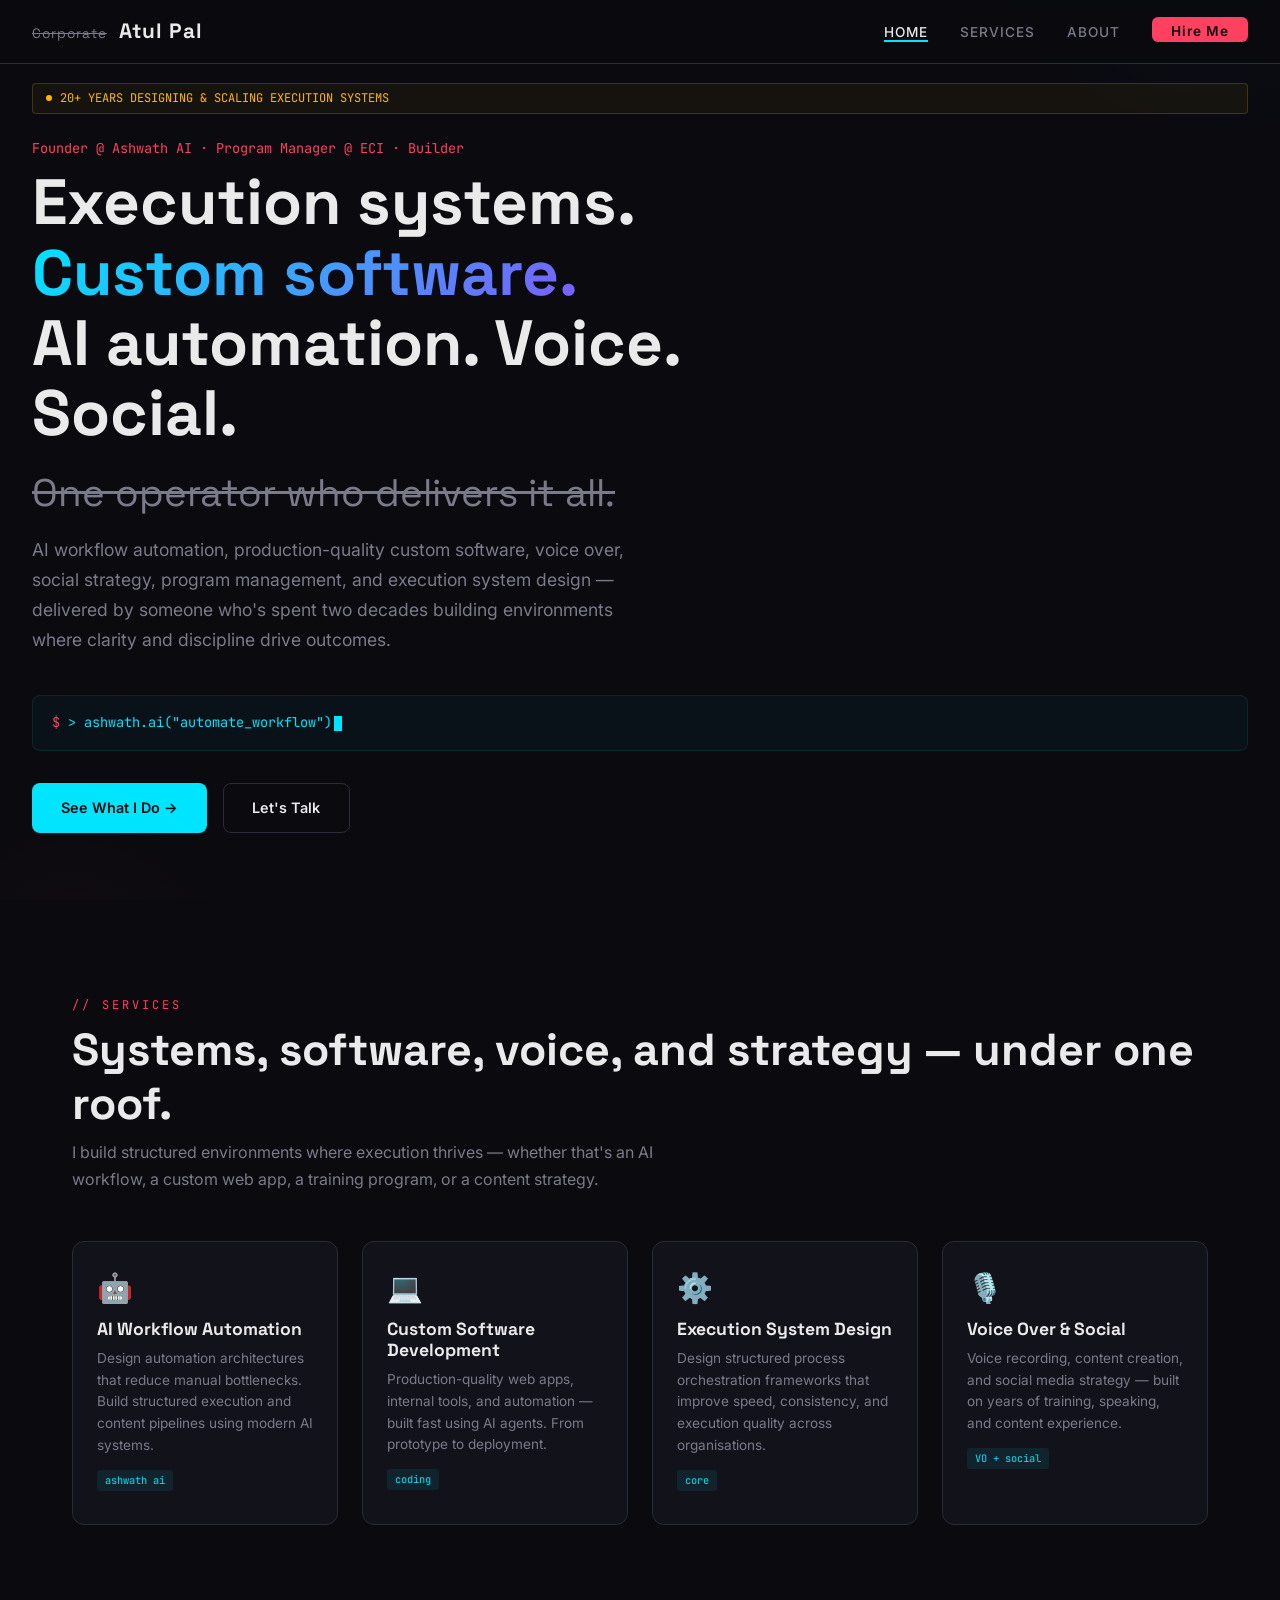
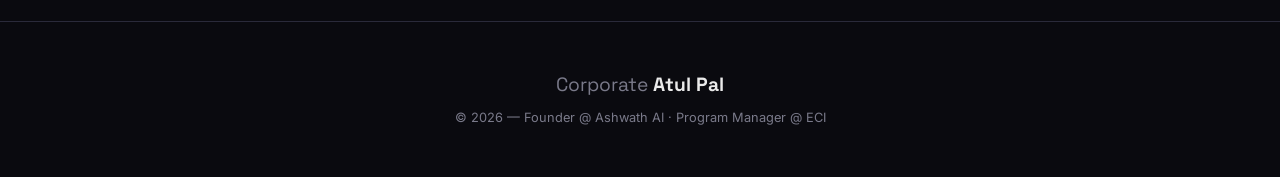
==== index.html @ 79d6cc6a "Initial commit - portfolio site" ====
<!DOCTYPE html>
<html lang="en">
<head>
  <meta charset="UTF-8">
  <meta name="viewport" content="width=device-width, initial-scale=1.0">
  <title>Atul Pal — Execution Systems, AI Automation &amp; Custom Software</title>
  <meta name="description" content="20+ years designing execution systems. AI workflow automation, production-quality custom software, voice over, social strategy, and program management.">
  <link rel="stylesheet" href="css/style.css">
  <link rel="icon" href="data:image/svg+xml,<svg xmlns='http://www.w3.org/2000/svg' viewBox='0 0 32 32'><text y='28' font-size='28'>⚡</text></svg>">
</head>
<body>
  <nav>
    <div class="nav-logo"><span class="strike">Corporate</span> Atul Pal</div>
    <button class="nav-toggle" id="nav-toggle" aria-label="Menu">☰</button>
    <ul class="nav-links" id="nav-links">
      <li><a href="index.html" class="active">Home</a></li>
      <li><a href="services.html">Services</a></li>
      <li><a href="about.html">About</a></li>
      <li><a href="contact.html" class="nav-btn">Hire Me</a></li>
    </ul>
  </nav>

  <section class="hero">
    <div class="badge-exp"><span class="dot"></span> 20+ YEARS DESIGNING &amp; SCALING EXECUTION SYSTEMS</div>
    <div class="hero-title-role">Founder @ Ashwath AI · Program Manager @ ECI · Builder</div>
    <h1>
      Execution systems. <span class="highlight">Custom software.</span><br>
      AI automation. Voice. Social.<br>
      <span class="strike">One operator who delivers it all.</span>
    </h1>
    <p class="tagline">
      AI workflow automation, production-quality custom software, voice over, social strategy, 
      program management, and execution system design — delivered by someone who's spent 
      two decades building environments where clarity and discipline drive outcomes.
    </p>

    <div class="terminal-loop">
      <span class="prompt">$</span> <span id="terminal-text"></span><span class="cursor" id="terminal-cursor"></span>
    </div>

    <div class="hero-actions">
      <a href="services.html" class="btn btn-primary">See What I Do →</a>
      <a href="contact.html" class="btn btn-secondary">Let's Talk</a>
    </div>
  </section>

  <section class="section">
    <div class="section-tag">// SERVICES</div>
    <h2 class="section-title">Systems, software, voice, and strategy — under one roof.</h2>
    <p class="section-sub">I build structured environments where execution thrives — whether that's an AI workflow, a custom web app, a training program, or a content strategy.</p>

    <div class="services-snapshot">
      <div class="service-card">
        <div class="service-icon">🤖</div>
        <h3>AI Workflow Automation</h3>
        <p>Design automation architectures that reduce manual bottlenecks. Build structured execution and content pipelines using modern AI systems.</p>
        <span class="tag">ashwath ai</span>
      </div>
      <div class="service-card">
        <div class="service-icon">💻</div>
        <h3>Custom Software Development</h3>
        <p>Production-quality web apps, internal tools, and automation — built fast using AI agents. From prototype to deployment.</p>
        <span class="tag">coding</span>
      </div>
      <div class="service-card">
        <div class="service-icon">⚙️</div>
        <h3>Execution System Design</h3>
        <p>Design structured process orchestration frameworks that improve speed, consistency, and execution quality across organisations.</p>
        <span class="tag">core</span>
      </div>
      <div class="service-card">
        <div class="service-icon">🎙️</div>
        <h3>Voice Over &amp; Social</h3>
        <p>Voice recording, content creation, and social media strategy — built on years of training, speaking, and content experience.</p>
        <span class="tag">VO + social</span>
      </div>
    </div>
  </section>

  <footer>
    <div class="footer-logo"><span style="color:var(--text-muted);font-weight:400;">Corporate</span> Atul Pal</div>
    <p>© 2026 — Founder @ Ashwath AI · Program Manager @ ECI</p>
  </footer>

  <script src="js/main.js"></script>
</body>
</html>
---- css/style.css ----
@import url('https://fonts.googleapis.com/css2?family=Space+Grotesk:wght@400;500;600;700&family=Inter:wght@400;500;600&family=JetBrains+Mono:wght@400;700&display=swap');

:root {
  --bg: #0A0A0F;
  --bg-card: #12121A;
  --bg-elevated: #1A1A25;
  --text: #EAEAEA;
  --text-muted: #7A7A8A;
  --accent-cyan: #00E5FF;
  --accent-coral: #FF4060;
  --accent-gold: #FFB800;
  --accent-purple: #7C5CFC;
  --accent-green: #00E676;
  --border: #2A2A3A;
  --heading-font: 'Space Grotesk', sans-serif;
  --body-font: 'Inter', sans-serif;
  --code-font: 'JetBrains Mono', monospace;
}

*, *::before, *::after {
  margin: 0;
  padding: 0;
  box-sizing: border-box;
}

html {
  scroll-behavior: smooth;
}

body {
  font-family: var(--body-font);
  background: var(--bg);
  color: var(--text);
  line-height: 1.6;
  overflow-x: hidden;
}

h1, h2, h3, h4 {
  font-family: var(--heading-font);
  font-weight: 700;
  line-height: 1.2;
}

a {
  color: var(--accent-cyan);
  text-decoration: none;
  transition: color 0.3s;
}

a:hover {
  color: var(--accent-coral);
}

/* ─────────── NAV ─────────── */

nav {
  position: fixed;
  top: 0;
  width: 100%;
  z-index: 100;
  background: rgba(10, 10, 15, 0.9);
  backdrop-filter: blur(12px);
  border-bottom: 1px solid var(--border);
  display: flex;
  justify-content: space-between;
  align-items: center;
  padding: 0 2rem;
  height: 64px;
}

.nav-logo {
  font-family: var(--heading-font);
  font-size: 1.3rem;
  font-weight: 700;
  letter-spacing: 1px;
}

.nav-logo .strike {
  color: var(--text-muted);
  font-weight: 400;
  font-size: 0.85rem;
  text-decoration: line-through;
  margin-right: 0.4rem;
}

.nav-links {
  list-style: none;
  display: flex;
  gap: 2rem;
  align-items: center;
}

.nav-links a {
  font-family: var(--body-font);
  font-weight: 500;
  font-size: 0.85rem;
  color: var(--text-muted);
  text-transform: uppercase;
  letter-spacing: 1px;
  position: relative;
  padding-bottom: 2px;
  transition: color 0.3s;
}

.nav-links a::after {
  content: '';
  position: absolute;
  bottom: 0;
  left: 0;
  width: 0;
  height: 2px;
  background: var(--accent-cyan);
  transition: width 0.3s;
}

.nav-links a:hover::after,
.nav-links a.active::after {
  width: 100%;
}

.nav-links a:hover,
.nav-links a.active {
  color: var(--text);
}

.nav-btn {
  background: var(--accent-coral);
  color: var(--bg) !important;
  padding: 0.4rem 1.2rem;
  border-radius: 6px;
  font-weight: 600 !important;
  text-transform: none !important;
}

.nav-btn::after { display: none !important; }

.nav-btn:hover {
  background: var(--accent-cyan) !important;
  color: var(--bg) !important;
}

.nav-toggle {
  display: none;
  background: none;
  border: none;
  color: var(--text);
  font-size: 1.5rem;
  cursor: pointer;
}

/* ─────────── HERO ─────────── */

.hero {
  min-height: 100vh;
  display: flex;
  flex-direction: column;
  justify-content: center;
  padding: 80px 2rem 4rem;
  position: relative;
  overflow: hidden;
}

.hero::before {
  content: '';
  position: absolute;
  top: -50%;
  right: -20%;
  width: 600px;
  height: 600px;
  background: radial-gradient(circle, rgba(0, 229, 255, 0.04) 0%, transparent 70%);
  pointer-events: none;
}

.hero::after {
  content: '';
  position: absolute;
  bottom: -30%;
  left: -10%;
  width: 400px;
  height: 400px;
  background: radial-gradient(circle, rgba(255, 64, 96, 0.03) 0%, transparent 70%);
  pointer-events: none;
}

.badge-exp {
  display: inline-flex;
  align-items: center;
  gap: 0.5rem;
  font-family: var(--code-font);
  font-size: 0.75rem;
  color: var(--accent-gold);
  border: 1px solid rgba(255, 184, 0, 0.2);
  padding: 0.3rem 0.8rem;
  border-radius: 4px;
  margin-bottom: 1.5rem;
  background: rgba(255, 184, 0, 0.05);
}

.badge-exp .dot {
  width: 6px;
  height: 6px;
  background: var(--accent-gold);
  border-radius: 50%;
  animation: pulse 2s infinite;
}

@keyframes pulse {
  0%, 100% { opacity: 1; }
  50% { opacity: 0.3; }
}

.hero h1 {
  font-size: 4rem;
  max-width: 800px;
  margin-bottom: 1rem;
  line-height: 1.1;
}

.hero h1 .highlight {
  background: linear-gradient(135deg, var(--accent-cyan), var(--accent-purple));
  -webkit-background-clip: text;
  -webkit-text-fill-color: transparent;
  background-clip: text;
}

.hero h1 .strike {
  color: var(--text-muted);
  font-weight: 400;
  font-size: 0.6em;
  text-decoration: line-through;
  -webkit-text-fill-color: var(--text-muted);
  background: none;
}

.tagline {
  font-size: 1.1rem;
  color: var(--text-muted);
  max-width: 600px;
  margin-bottom: 2.5rem;
  line-height: 1.7;
}

.hero-title-role {
  font-family: var(--code-font);
  font-size: 0.85rem;
  color: var(--accent-coral);
  margin-bottom: 0.5rem;
}

/* ─────────── TERMINAL LOOP ─────────── */

.terminal-loop {
  font-family: var(--code-font);
  font-size: 0.85rem;
  color: var(--accent-cyan);
  background: rgba(0, 229, 255, 0.04);
  border: 1px solid rgba(0, 229, 255, 0.1);
  padding: 1rem 1.2rem;
  border-radius: 8px;
  margin-bottom: 2rem;
  display: inline-block;
  max-width: 100%;
}

.terminal-loop .prompt {
  color: var(--accent-coral);
}

.terminal-loop .cursor {
  display: inline-block;
  width: 8px;
  height: 1.1em;
  background: var(--accent-cyan);
  animation: blink 0.8s infinite;
  vertical-align: text-bottom;
  margin-left: 2px;
}

@keyframes blink {
  0%, 50% { opacity: 1; }
  51%, 100% { opacity: 0; }
}

.hero-actions {
  display: flex;
  gap: 1rem;
}

/* ─────────── BUTTONS ─────────── */

.btn {
  display: inline-flex;
  align-items: center;
  gap: 0.5rem;
  font-family: var(--body-font);
  font-weight: 600;
  font-size: 0.9rem;
  padding: 0.8rem 1.8rem;
  border-radius: 8px;
  border: none;
  cursor: pointer;
  transition: all 0.3s;
}

.btn-primary {
  background: var(--accent-cyan);
  color: var(--bg);
}

.btn-primary:hover {
  background: #00CCE0;
  transform: translateY(-2px);
  box-shadow: 0 8px 24px rgba(0, 229, 255, 0.2);
}

.btn-secondary {
  background: transparent;
  color: var(--text);
  border: 1px solid var(--border);
}

.btn-secondary:hover {
  border-color: var(--accent-coral);
  color: var(--accent-coral);
  transform: translateY(-2px);
}

.btn-coral {
  background: var(--accent-coral);
  color: var(--bg);
}

.btn-coral:hover {
  background: #E03050;
  transform: translateY(-2px);
  box-shadow: 0 8px 24px rgba(255, 64, 96, 0.2);
}

/* ─────────── SECTION ─────────── */

.section {
  padding: 6rem 2rem;
  max-width: 1200px;
  margin: 0 auto;
}

.section-tag {
  font-family: var(--code-font);
  font-size: 0.75rem;
  color: var(--accent-coral);
  text-transform: uppercase;
  letter-spacing: 3px;
  margin-bottom: 0.5rem;
}

.section-title {
  font-size: 2.8rem;
  margin-bottom: 0.5rem;
}

.section-sub {
  font-size: 1rem;
  color: var(--text-muted);
  max-width: 600px;
  margin-bottom: 3rem;
  line-height: 1.7;
}

/* ─────────── SERVICES SNAPSHOT (HOME) ─────────── */

.services-snapshot {
  display: grid;
  grid-template-columns: repeat(4, 1fr);
  gap: 1.5rem;
}

.service-card {
  background: var(--bg-card);
  border: 1px solid var(--border);
  border-radius: 12px;
  padding: 2rem 1.5rem;
  transition: all 0.3s;
  position: relative;
  overflow: hidden;
}

.service-card::before {
  content: '';
  position: absolute;
  top: 0;
  left: 0;
  width: 100%;
  height: 3px;
  background: linear-gradient(90deg, var(--accent-cyan), var(--accent-purple));
  opacity: 0;
  transition: opacity 0.3s;
}

.service-card:hover::before {
  opacity: 1;
}

.service-card:hover {
  border-color: rgba(0, 229, 255, 0.2);
  transform: translateY(-4px);
  box-shadow: 0 12px 40px rgba(0, 0, 0, 0.3);
}

.service-icon {
  font-size: 1.8rem;
  margin-bottom: 1rem;
  line-height: 1;
}

.service-card h3 {
  font-size: 1.1rem;
  margin-bottom: 0.5rem;
}

.service-card p {
  font-size: 0.85rem;
  color: var(--text-muted);
  line-height: 1.6;
}

.service-card .tag {
  display: inline-block;
  font-family: var(--code-font);
  font-size: 0.65rem;
  color: var(--accent-cyan);
  background: rgba(0, 229, 255, 0.08);
  padding: 0.15rem 0.5rem;
  border-radius: 3px;
  margin-top: 0.8rem;
}

/* ─────────── SERVICES PAGE ─────────── */

.page-hero {
  padding: 8rem 2rem 3rem;
  text-align: center;
  max-width: 800px;
  margin: 0 auto;
}

.page-hero h1 {
  font-size: 3rem;
  margin-bottom: 1rem;
}

.page-hero p {
  color: var(--text-muted);
  font-size: 1.05rem;
  line-height: 1.7;
}

.services-grid {
  display: grid;
  grid-template-columns: repeat(2, 1fr);
  gap: 2rem;
}

.service-detailed {
  background: var(--bg-card);
  border: 1px solid var(--border);
  border-radius: 16px;
  padding: 2.5rem;
  transition: all 0.3s;
}

.service-detailed:hover {
  border-color: rgba(0, 229, 255, 0.15);
  box-shadow: 0 12px 40px rgba(0, 0, 0, 0.2);
}

.service-detailed.featured {
  grid-column: 1 / -1;
  border-color: rgba(0, 229, 255, 0.15);
  background: linear-gradient(135deg, rgba(0, 229, 255, 0.03), rgba(124, 92, 252, 0.03));
}

.service-detailed .icon {
  font-size: 2rem;
  margin-bottom: 1rem;
}

.service-detailed h3 {
  font-size: 1.3rem;
  margin-bottom: 0.5rem;
}

.service-detailed .badge {
  display: inline-block;
  font-family: var(--code-font);
  font-size: 0.7rem;
  padding: 0.2rem 0.6rem;
  border-radius: 4px;
  margin-bottom: 1rem;
}

.badge-cyan { background: rgba(0, 229, 255, 0.1); color: var(--accent-cyan); }
.badge-coral { background: rgba(255, 64, 96, 0.1); color: var(--accent-coral); }
.badge-purple { background: rgba(124, 92, 252, 0.1); color: var(--accent-purple); }
.badge-gold { background: rgba(255, 184, 0, 0.1); color: var(--accent-gold); }

.service-detailed p {
  color: var(--text-muted);
  font-size: 0.9rem;
  line-height: 1.7;
  margin-bottom: 1rem;
}

.service-detailed ul {
  list-style: none;
  padding: 0;
}

.service-detailed ul li {
  font-size: 0.85rem;
  color: var(--text);
  padding: 0.3rem 0;
  padding-left: 1.2rem;
  position: relative;
}

.service-detailed ul li::before {
  content: '>';
  position: absolute;
  left: 0;
  color: var(--accent-cyan);
  font-family: var(--code-font);
}

/* ─────────── ABOUT PAGE ─────────── */

.about-wrap {
  display: flex;
  gap: 3rem;
  align-items: flex-start;
}

.about-text {
  flex: 1;
}

.profile-img-wrap {
  flex: 0 0 200px;
  text-align: center;
}

.profile-img {
  width: 180px;
  height: 180px;
  border-radius: 50%;
  object-fit: cover;
  border: 3px solid var(--border);
  margin-bottom: 1rem;
}

.profile-img-placeholder {
  width: 180px;
  height: 180px;
  border-radius: 50%;
  background: var(--bg-card);
  border: 2px dashed var(--border);
  display: flex;
  align-items: center;
  justify-content: center;
  font-size: 0.75rem;
  color: var(--text-muted);
  margin-bottom: 1rem;
  margin-inline: auto;
}

.about-text p {
  font-size: 0.95rem;
  color: var(--text-muted);
  line-height: 1.8;
  margin-bottom: 1.2rem;
}

.about-text .big-quote {
  font-family: var(--heading-font);
  font-size: 1.5rem;
  font-weight: 600;
  color: var(--text);
  padding: 1.5rem 0;
  border-top: 1px solid var(--border);
  border-bottom: 1px solid var(--border);
  margin: 1.5rem 0;
  line-height: 1.4;
}

.about-text .big-quote .cyan { color: var(--accent-cyan); }
.about-text .big-quote .coral { color: var(--accent-coral); }

.stats-grid {
  flex: 0 0 300px;
  display: grid;
  grid-template-columns: 1fr 1fr;
  gap: 1rem;
}

.stat-box {
  background: var(--bg-card);
  border: 1px solid var(--border);
  border-radius: 12px;
  padding: 1.5rem;
  text-align: center;
}

.stat-box .num {
  font-family: var(--heading-font);
  font-size: 2rem;
  font-weight: 700;
  color: var(--accent-cyan);
}

.stat-box .num.gold { color: var(--accent-gold); }
.stat-box .num.coral { color: var(--accent-coral); }
.stat-box .num.purple { color: var(--accent-purple); }

.stat-box .label {
  font-size: 0.75rem;
  color: var(--text-muted);
  margin-top: 0.3rem;
  text-transform: uppercase;
  letter-spacing: 1px;
}

.timeline {
  margin-top: 3rem;
  padding-top: 3rem;
  border-top: 1px solid var(--border);
}

.timeline h2 {
  margin-bottom: 2rem;
}

.timeline-item {
  display: flex;
  gap: 2rem;
  padding: 1.5rem 0;
  border-bottom: 1px solid rgba(42, 42, 58, 0.5);
  opacity: 0;
  transform: translateY(24px);
  transition: opacity 0.6s ease, transform 0.6s ease;
}

.timeline-item:last-child {
  border-bottom: none;
}

.timeline-item.visible {
  opacity: 1;
  transform: translateY(0);
}

.timeline-item:nth-child(2) { transition-delay: 0.08s; }
.timeline-item:nth-child(3) { transition-delay: 0.16s; }
.timeline-item:nth-child(4) { transition-delay: 0.24s; }
.timeline-item:nth-child(5) { transition-delay: 0.32s; }
.timeline-item:nth-child(6) { transition-delay: 0.40s; }
.timeline-item:nth-child(7) { transition-delay: 0.48s; }
.timeline-item:nth-child(8) { transition-delay: 0.56s; }
.timeline-item:nth-child(9) { transition-delay: 0.64s; }
.timeline-item:nth-child(10) { transition-delay: 0.72s; }
.timeline-item:nth-child(11) { transition-delay: 0.80s; }
.timeline-item:nth-child(12) { transition-delay: 0.88s; }
.timeline-item:nth-child(13) { transition-delay: 0.96s; }

.timeline-year {
  font-family: var(--code-font);
  font-size: 0.85rem;
  color: var(--accent-coral);
  flex: 0 0 80px;
  font-weight: 700;
  transition: color 0.3s;
}

.timeline-item.visible .timeline-year {
  color: var(--accent-cyan);
}

.timeline-content h4 {
  font-size: 1rem;
  margin-bottom: 0.3rem;
}

.timeline-content p {
  font-size: 0.85rem;
  color: var(--text-muted);
}

.timeline-item:hover .timeline-year {
  color: var(--accent-gold);
}

/* ─────────── CONTACT PAGE ─────────── */

.contact-wrap {
  display: flex;
  gap: 3rem;
  max-width: 1000px;
  margin: 0 auto;
  padding: 2rem;
  align-items: flex-start;
}

.contact-form {
  flex: 2;
  background: var(--bg-card);
  border: 1px solid var(--border);
  border-radius: 16px;
  padding: 2.5rem;
}

.contact-form .form-group {
  margin-bottom: 1.5rem;
}

.contact-form label {
  display: block;
  font-weight: 600;
  font-size: 0.85rem;
  color: var(--text);
  margin-bottom: 0.4rem;
}

.contact-form input,
.contact-form textarea,
.contact-form select {
  width: 100%;
  padding: 0.75rem 1rem;
  font-family: var(--body-font);
  font-size: 0.9rem;
  background: var(--bg);
  border: 1px solid var(--border);
  border-radius: 8px;
  color: var(--text);
  outline: none;
  transition: border-color 0.3s, box-shadow 0.3s;
}

.contact-form input:focus,
.contact-form textarea:focus,
.contact-form select:focus {
  border-color: var(--accent-cyan);
  box-shadow: 0 0 0 3px rgba(0, 229, 255, 0.1);
}

.contact-form textarea {
  min-height: 140px;
  resize: vertical;
}

.contact-form .btn {
  width: 100%;
}

.contact-info-side {
  flex: 1;
  background: var(--bg-card);
  border: 1px solid var(--border);
  border-radius: 16px;
  padding: 2rem;
}

.contact-info-side h3 {
  font-size: 1.1rem;
  margin-bottom: 0.5rem;
}

.contact-info-side p {
  font-size: 0.85rem;
  color: var(--text-muted);
  margin-bottom: 1rem;
  line-height: 1.6;
}

.contact-info-side .availability {
  font-family: var(--code-font);
  font-size: 0.8rem;
  color: var(--accent-green);
  display: flex;
  align-items: center;
  gap: 0.5rem;
  margin-top: 1.5rem;
  padding-top: 1.5rem;
  border-top: 1px solid var(--border);
}

.contact-info-side .availability .dot {
  width: 8px;
  height: 8px;
  background: var(--accent-green);
  border-radius: 50%;
  animation: pulse 2s infinite;
}

/* ─────────── FOOTER ─────────── */

footer {
  border-top: 1px solid var(--border);
  padding: 3rem 2rem;
  text-align: center;
}

footer .footer-logo {
  font-family: var(--heading-font);
  font-size: 1.2rem;
  font-weight: 700;
  margin-bottom: 0.5rem;
}

footer p {
  font-size: 0.8rem;
  color: var(--text-muted);
}

/* ─────────── RESPONSIVE ─────────── */

@media (max-width: 1023px) {
  .services-snapshot {
    grid-template-columns: repeat(2, 1fr);
  }

  .services-grid {
    grid-template-columns: 1fr;
  }

  .about-wrap {
    flex-direction: column;
  }

  .stats-grid {
    flex: none;
    width: 100%;
  }

  .hero h1 {
    font-size: 3rem;
  }
}

@media (max-width: 767px) {
  .nav-links {
    display: none;
    flex-direction: column;
    position: absolute;
    top: 64px;
    left: 0;
    width: 100%;
    background: rgba(10, 10, 15, 0.97);
    padding: 1.5rem 2rem;
    gap: 1.2rem;
    border-bottom: 1px solid var(--border);
  }

  .nav-links.open {
    display: flex;
  }

  .nav-toggle {
    display: block;
  }

  .hero h1 {
    font-size: 2.2rem;
  }

  .services-snapshot {
    grid-template-columns: 1fr;
  }

  .contact-wrap {
    flex-direction: column;
    padding: 1rem;
  }

  .section-title {
    font-size: 2rem;
  }

  .hero-actions {
    flex-direction: column;
    gap: 0.8rem;
  }

  .hero-actions .btn {
    width: 100%;
    justify-content: center;
  }

  .page-hero h1 {
    font-size: 2rem;
  }

  .timeline-item {
    flex-direction: column;
    gap: 0.3rem;
  }
}
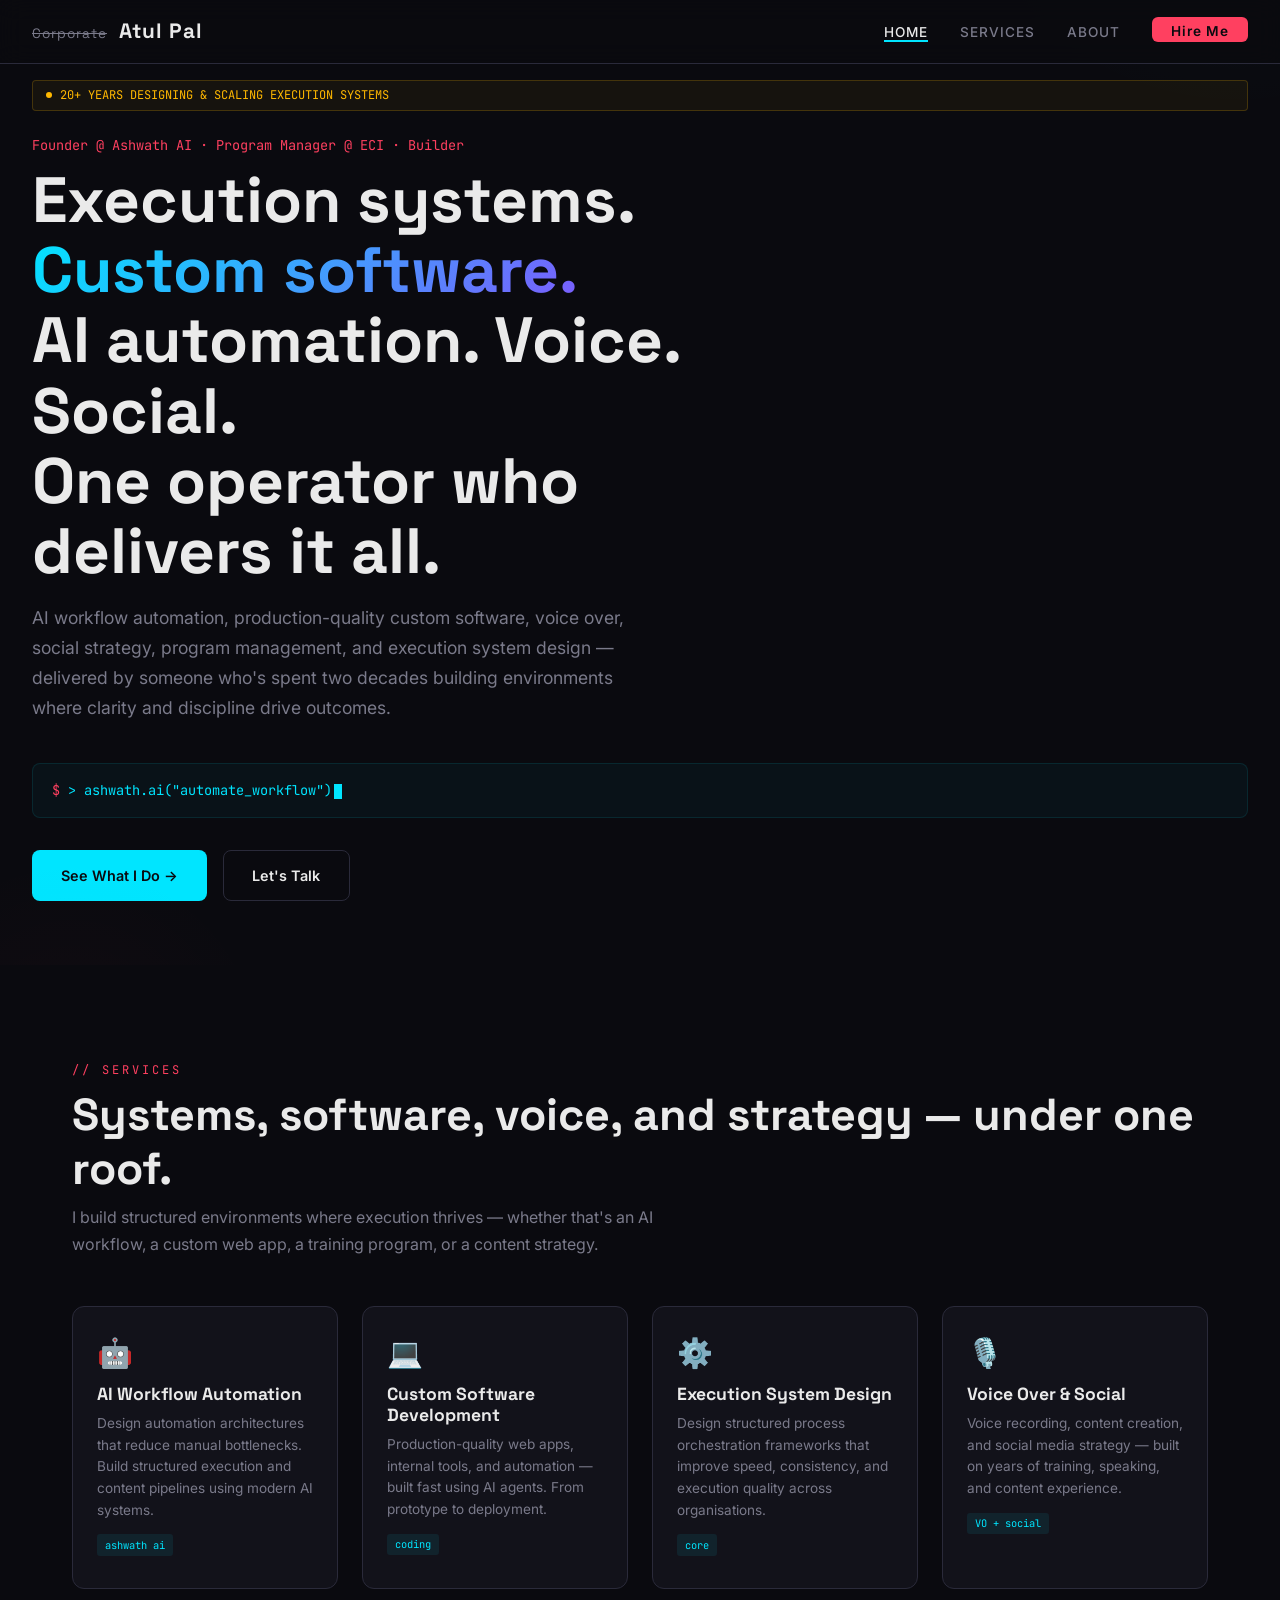
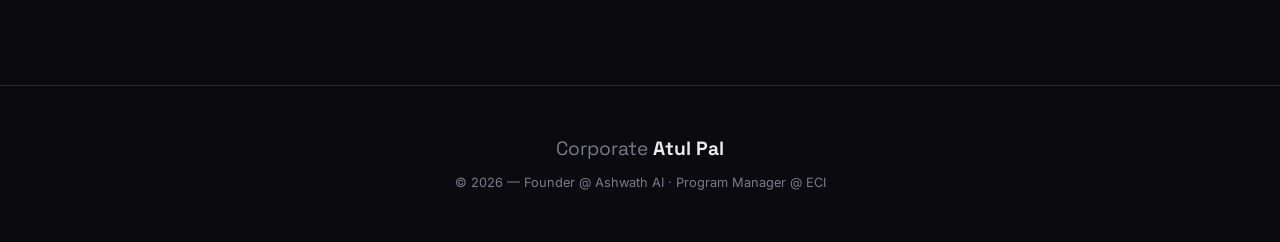
==== commit b5e6edcb: "Remove strikethrough on tagline" ====
--- a/index.html
+++ b/index.html
@@ -26,7 +26,7 @@
     <h1>
       Execution systems. <span class="highlight">Custom software.</span><br>
       AI automation. Voice. Social.<br>
-      <span class="strike">One operator who delivers it all.</span>
+      One operator who delivers it all.
     </h1>
     <p class="tagline">
       AI workflow automation, production-quality custom software, voice over, social strategy, 
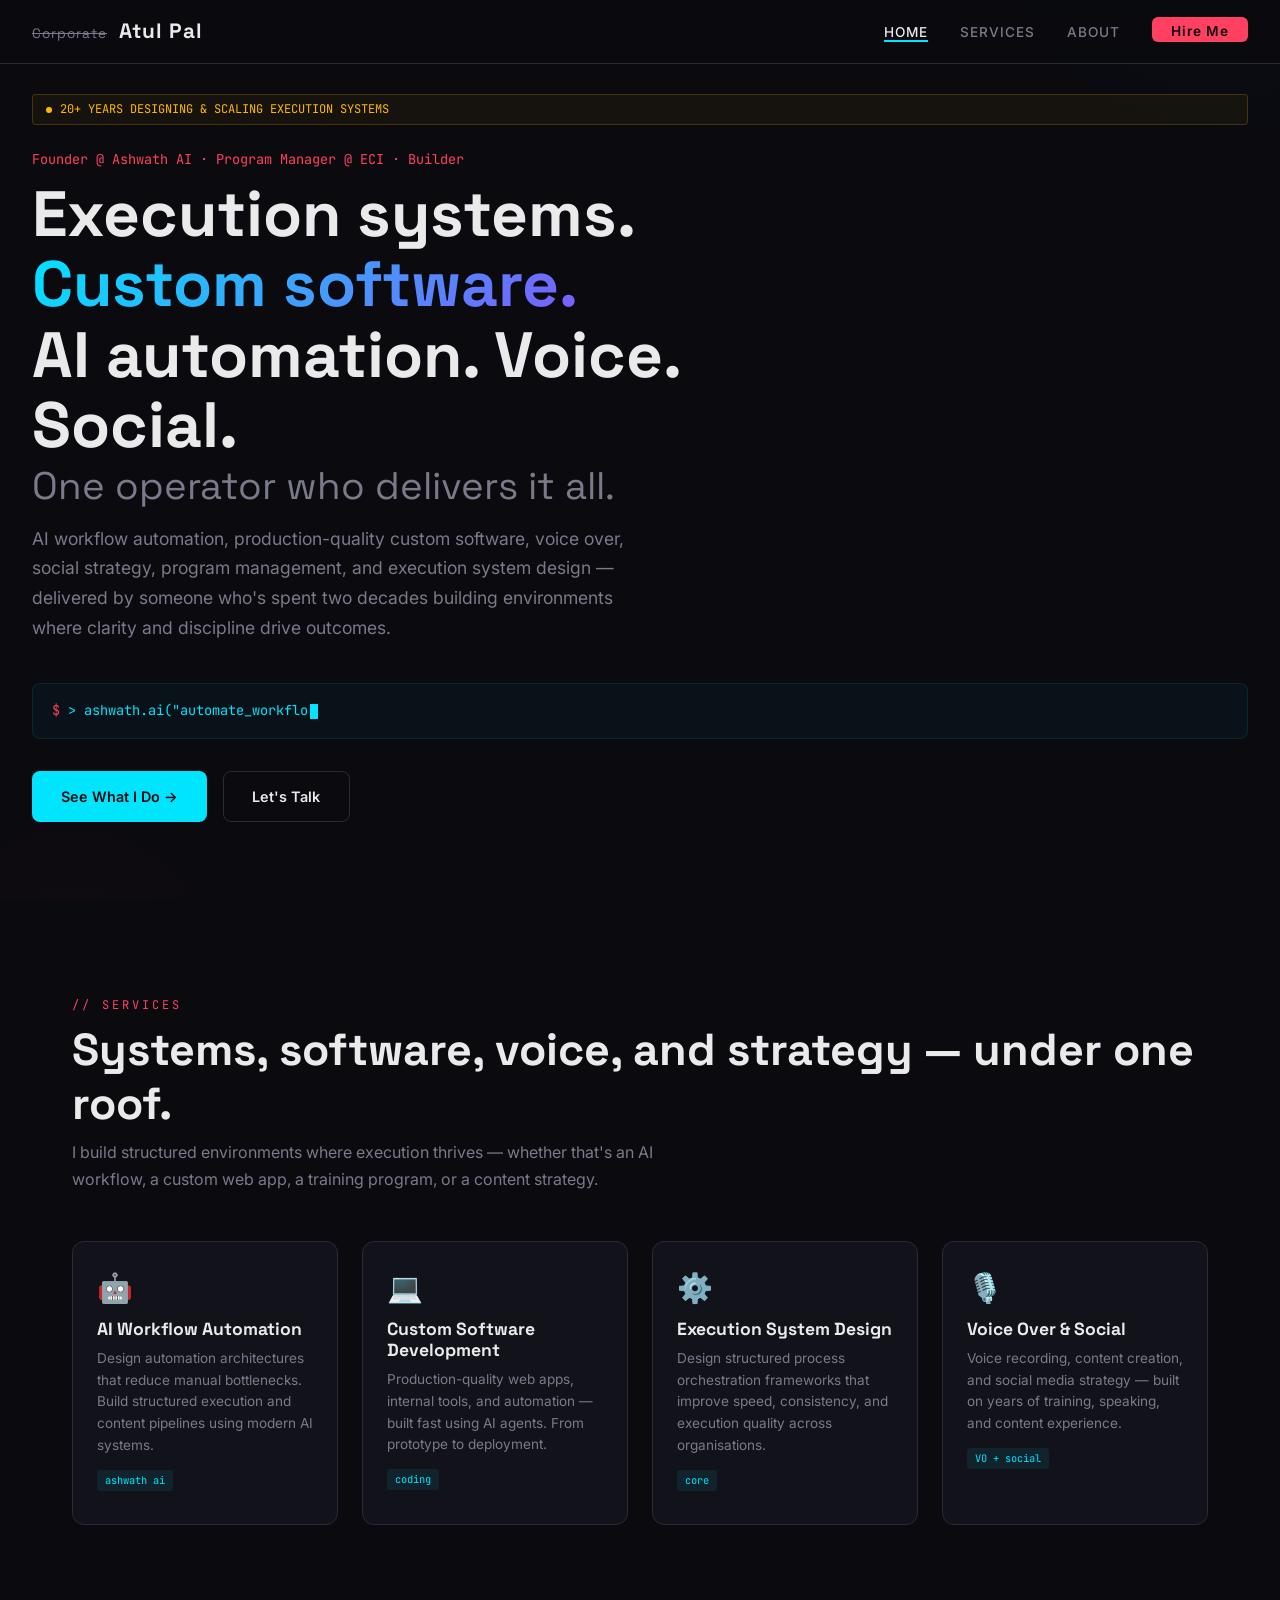
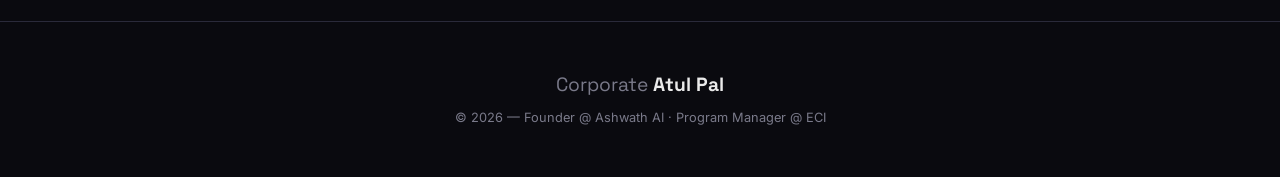
==== commit 43c36db4: "Fix tagline font size" ====
--- a/index.html
+++ b/index.html
@@ -26,7 +26,7 @@
     <h1>
       Execution systems. <span class="highlight">Custom software.</span><br>
       AI automation. Voice. Social.<br>
-      One operator who delivers it all.
+      <span class="sub-line">One operator who delivers it all.</span>
     </h1>
     <p class="tagline">
       AI workflow automation, production-quality custom software, voice over, social strategy, 
--- a/css/style.css
+++ b/css/style.css
@@ -232,6 +232,14 @@
   background: none;
 }
 
+.hero h1 .sub-line {
+  display: block;
+  color: var(--text-muted);
+  font-weight: 400;
+  font-size: 0.6em;
+  margin-top: 0.3rem;
+}
+
 .tagline {
   font-size: 1.1rem;
   color: var(--text-muted);
